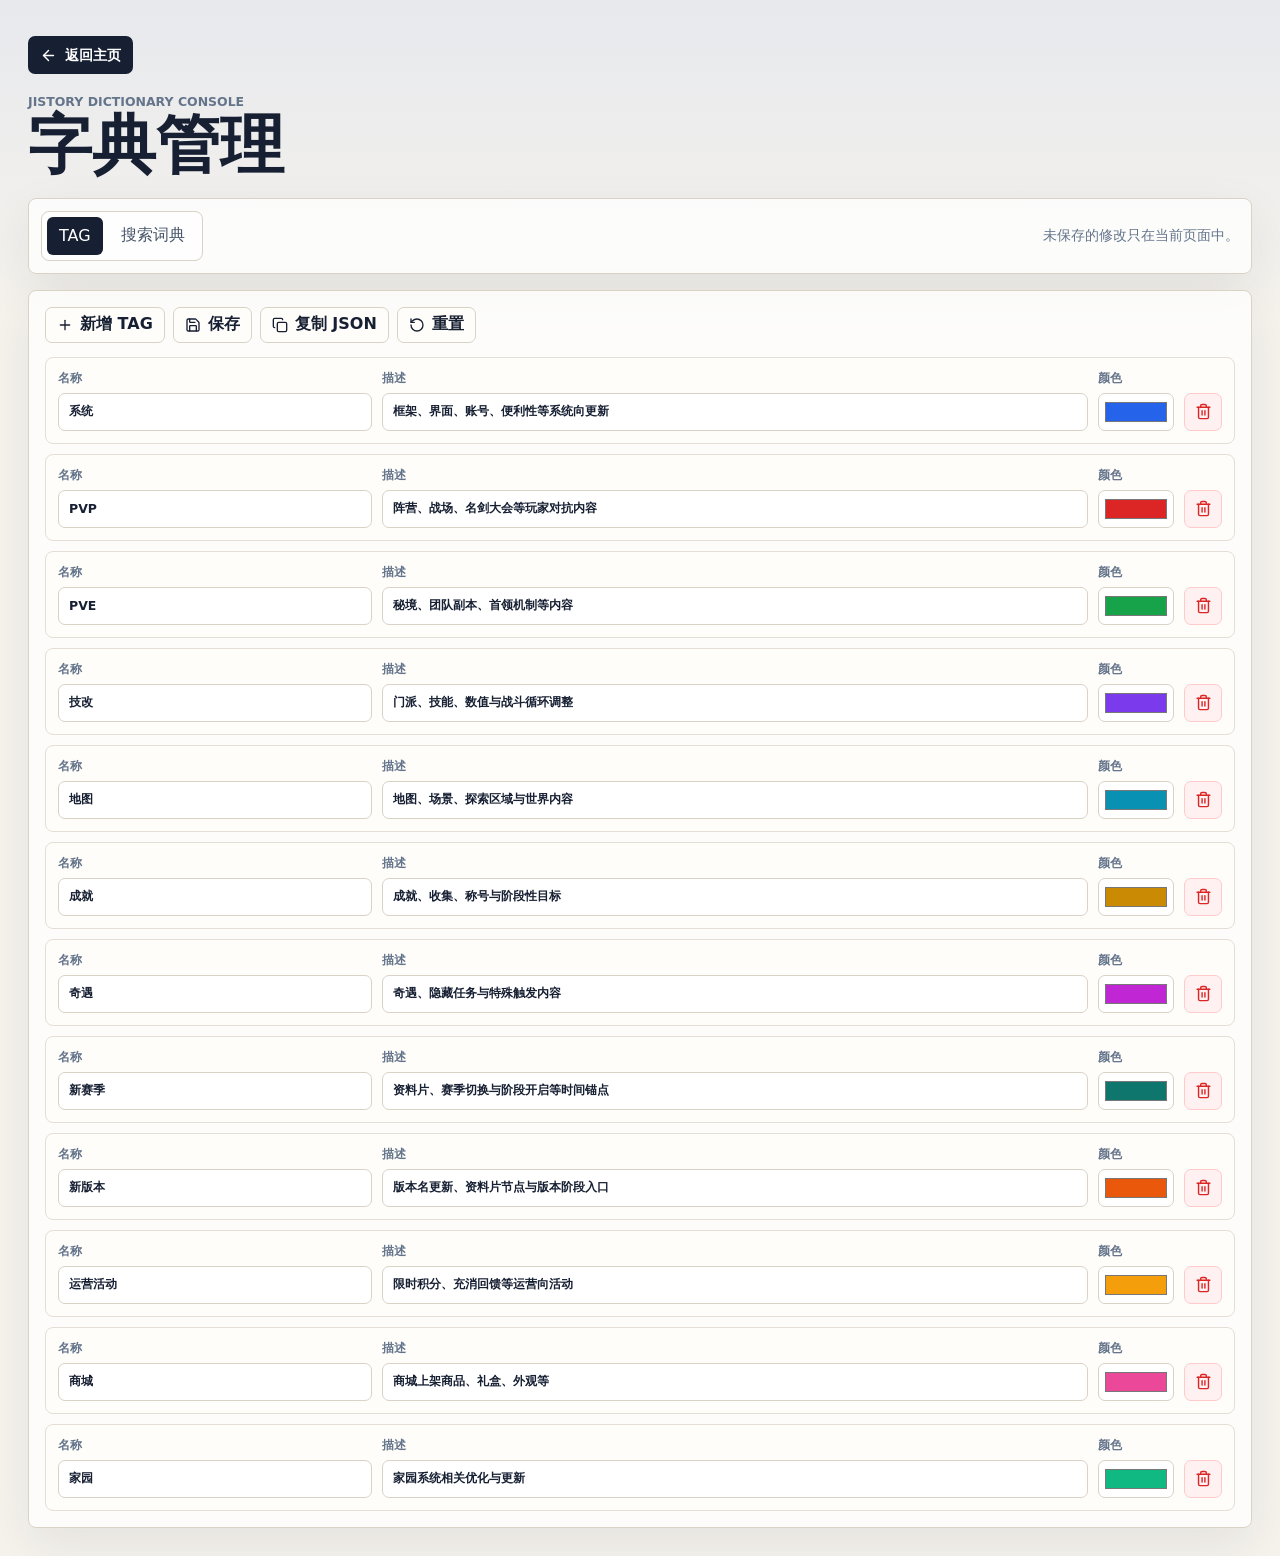
==== manage/index.html @ 1c9f122a "Deploy site" ====
<!DOCTYPE html><html lang="zh-CN"> <head><meta charset="utf-8"><meta name="viewport" content="width=device-width, initial-scale=1"><title>字典管理 - jistory</title><link rel="stylesheet" href="/_astro/global.Mgbu8Kcx.css"></head> <body> <style>astro-island,astro-slot,astro-static-slot{display:contents}</style><script>(()=>{var e=async t=>{await(await t())()};(self.Astro||(self.Astro={})).load=e;window.dispatchEvent(new Event("astro:load"));})();</script><script>(()=>{var g=Object.defineProperty;var w=(c,s,d)=>s in c?g(c,s,{enumerable:!0,configurable:!0,writable:!0,value:d}):c[s]=d;var l=(c,s,d)=>w(c,typeof s!="symbol"?s+"":s,d);var E=new Set(["__proto__","constructor","prototype"]);{let c={0:t=>y(t),1:t=>d(t),2:t=>new RegExp(t),3:t=>new Date(t),4:t=>new Map(d(t)),5:t=>new Set(d(t)),6:t=>BigInt(t),7:t=>new URL(t),8:t=>new Uint8Array(t),9:t=>new Uint16Array(t),10:t=>new Uint32Array(t),11:t=>Number.POSITIVE_INFINITY*t},s=t=>{let[p,e]=t;return p in c?c[p](e):void 0},d=t=>t.map(s),y=t=>typeof t!="object"||t===null?t:Object.fromEntries(Object.entries(t).map(([p,e])=>[p,s(e)]));class f extends HTMLElement{constructor(){super(...arguments);l(this,"Component");l(this,"hydrator");l(this,"hydrate",async()=>{var b;if(!this.hydrator||!this.isConnected)return;let e=(b=this.parentElement)==null?void 0:b.closest("astro-island[ssr]");if(e){e.addEventListener("astro:hydrate",this.hydrate,{once:!0});return}let n=this.querySelectorAll("astro-slot"),r={},i=this.querySelectorAll("template[data-astro-template]");for(let o of i){let a=o.closest(this.tagName);a!=null&&a.isSameNode(this)&&(r[o.getAttribute("data-astro-template")||"default"]=o.innerHTML,o.remove())}for(let o of n){let a=o.closest(this.tagName);a!=null&&a.isSameNode(this)&&(r[o.getAttribute("name")||"default"]=o.innerHTML)}let u;try{u=this.hasAttribute("props")?y(JSON.parse(this.getAttribute("props"))):{}}catch(o){let a=this.getAttribute("component-url")||"<unknown>",v=this.getAttribute("component-export");throw v&&(a+=` (export ${v})`),console.error(`[hydrate] Error parsing props for component ${a}`,this.getAttribute("props"),o),o}let h;await this.hydrator(this)(this.Component,u,r,{client:this.getAttribute("client")}),this.removeAttribute("ssr"),this.dispatchEvent(new CustomEvent("astro:hydrate"))});l(this,"unmount",()=>{this.isConnected||this.dispatchEvent(new CustomEvent("astro:unmount"))})}disconnectedCallback(){document.removeEventListener("astro:after-swap",this.unmount),document.addEventListener("astro:after-swap",this.unmount,{once:!0})}connectedCallback(){if(!this.hasAttribute("await-children")||document.readyState==="interactive"||document.readyState==="complete")this.childrenConnectedCallback();else{let e=()=>{document.removeEventListener("DOMContentLoaded",e),n.disconnect(),this.childrenConnectedCallback()},n=new MutationObserver(()=>{var r;((r=this.lastChild)==null?void 0:r.nodeType)===Node.COMMENT_NODE&&this.lastChild.nodeValue==="astro:end"&&(this.lastChild.remove(),e())});n.observe(this,{childList:!0}),document.addEventListener("DOMContentLoaded",e)}}async childrenConnectedCallback(){let e=this.getAttribute("before-hydration-url");e&&await import(e),this.start()}getRetryImportUrl(e){let n=new URL(e,document.baseURI),r=`astro-retry=${Date.now()}`,i=n.hash.replace(/^#/,"");return n.hash=i?`${i}&${r}`:r,n.toString()}async importWithRetry(e){try{return await import(e)}catch(n){return await new Promise(r=>setTimeout(r,1e3)),import(this.getRetryImportUrl(e))}}handleHydrationError(e){let n=this.getAttribute("component-url"),r=new CustomEvent("astro:hydration-error",{cancelable:!0,bubbles:!0,composed:!0,detail:{error:e,componentUrl:n}});this.dispatchEvent(r)&&console.error(`[astro-island] Error hydrating ${n}`,e)}async start(){let e=JSON.parse(this.getAttribute("opts")),n=this.getAttribute("client");if(Astro[n]===void 0){window.addEventListener(`astro:${n}`,()=>this.start(),{once:!0});return}try{await Astro[n](async()=>{let r=this.getAttribute("renderer-url");try{let[i,{default:u}]=await Promise.all([this.importWithRetry(this.getAttribute("component-url")),r?this.importWithRetry(r):Promise.resolve({default:()=>()=>{}})]),h=this.getAttribute("component-export")||"default";if(h.includes(".")){this.Component=i;for(let m of h.split(".")){if(E.has(m)||!this.Component||typeof this.Component!="object"&&typeof this.Component!="function"||!Object.hasOwn(this.Component,m))throw new Error(`Invalid component export path: ${h}`);this.Component=this.Component[m]}}else{if(E.has(h))throw new Error(`Invalid component export path: ${h}`);this.Component=i[h]}return this.hydrator=u,this.hydrate}catch(i){return this.handleHydrationError(i),()=>{}}},e,this)}catch(r){this.handleHydrationError(r)}}attributeChangedCallback(){this.hydrate()}}l(f,"observedAttributes",["props"]),customElements.get("astro-island")||customElements.define("astro-island",f)}})();</script><astro-island uid="Z1Xz6Nj" prefix="r1" component-url="/_astro/DictionaryManager.B8Ciou1i.js" component-export="default" renderer-url="/_astro/client.DTojXMD-.js" props="{}" ssr client="load" opts="{&quot;name&quot;:&quot;DictionaryManager&quot;,&quot;value&quot;:true}" await-children><main class="manager-shell"><header class="manager-header"><a href="/" class="back-link"><svg xmlns="http://www.w3.org/2000/svg" width="17" height="17" viewBox="0 0 24 24" fill="none" stroke="currentColor" stroke-width="2" stroke-linecap="round" stroke-linejoin="round" class="lucide lucide-arrow-left" aria-hidden="true"><path d="m12 19-7-7 7-7"></path><path d="M19 12H5"></path></svg>返回主页</a><div><p class="eyebrow">jistory dictionary console</p><h1>字典管理</h1></div></header><section class="manager-toolbar"><div class="mode-switch" aria-label="管理类型"><button class="active" type="button">TAG</button><button class="" type="button">搜索词典</button></div><span>未保存的修改只在当前页面中。</span></section><section class="dictionary-panel"><div class="dictionary-actions"><button type="button"><svg xmlns="http://www.w3.org/2000/svg" width="16" height="16" viewBox="0 0 24 24" fill="none" stroke="currentColor" stroke-width="2" stroke-linecap="round" stroke-linejoin="round" class="lucide lucide-plus" aria-hidden="true"><path d="M5 12h14"></path><path d="M12 5v14"></path></svg>新增 TAG</button><button type="button"><svg xmlns="http://www.w3.org/2000/svg" width="16" height="16" viewBox="0 0 24 24" fill="none" stroke="currentColor" stroke-width="2" stroke-linecap="round" stroke-linejoin="round" class="lucide lucide-save" aria-hidden="true"><path d="M15.2 3a2 2 0 0 1 1.4.6l3.8 3.8a2 2 0 0 1 .6 1.4V19a2 2 0 0 1-2 2H5a2 2 0 0 1-2-2V5a2 2 0 0 1 2-2z"></path><path d="M17 21v-7a1 1 0 0 0-1-1H8a1 1 0 0 0-1 1v7"></path><path d="M7 3v4a1 1 0 0 0 1 1h7"></path></svg>保存</button><button type="button"><svg xmlns="http://www.w3.org/2000/svg" width="16" height="16" viewBox="0 0 24 24" fill="none" stroke="currentColor" stroke-width="2" stroke-linecap="round" stroke-linejoin="round" class="lucide lucide-copy" aria-hidden="true"><rect width="14" height="14" x="8" y="8" rx="2" ry="2"></rect><path d="M4 16c-1.1 0-2-.9-2-2V4c0-1.1.9-2 2-2h10c1.1 0 2 .9 2 2"></path></svg>复制 JSON</button><button type="button"><svg xmlns="http://www.w3.org/2000/svg" width="16" height="16" viewBox="0 0 24 24" fill="none" stroke="currentColor" stroke-width="2" stroke-linecap="round" stroke-linejoin="round" class="lucide lucide-rotate-ccw" aria-hidden="true"><path d="M3 12a9 9 0 1 0 9-9 9.75 9.75 0 0 0-6.74 2.74L3 8"></path><path d="M3 3v5h5"></path></svg>重置</button></div><div class="tag-editor-list"><div class="tag-editor-row"><label>名称<input value="系统"/></label><label>描述<input value="框架、界面、账号、便利性等系统向更新"/></label><label>颜色<input type="color" value="#2563eb"/></label><button class="icon-danger" type="button" title="删除"><svg xmlns="http://www.w3.org/2000/svg" width="17" height="17" viewBox="0 0 24 24" fill="none" stroke="currentColor" stroke-width="2" stroke-linecap="round" stroke-linejoin="round" class="lucide lucide-trash2 lucide-trash-2" aria-hidden="true"><path d="M10 11v6"></path><path d="M14 11v6"></path><path d="M19 6v14a2 2 0 0 1-2 2H7a2 2 0 0 1-2-2V6"></path><path d="M3 6h18"></path><path d="M8 6V4a2 2 0 0 1 2-2h4a2 2 0 0 1 2 2v2"></path></svg></button></div><div class="tag-editor-row"><label>名称<input value="PVP"/></label><label>描述<input value="阵营、战场、名剑大会等玩家对抗内容"/></label><label>颜色<input type="color" value="#dc2626"/></label><button class="icon-danger" type="button" title="删除"><svg xmlns="http://www.w3.org/2000/svg" width="17" height="17" viewBox="0 0 24 24" fill="none" stroke="currentColor" stroke-width="2" stroke-linecap="round" stroke-linejoin="round" class="lucide lucide-trash2 lucide-trash-2" aria-hidden="true"><path d="M10 11v6"></path><path d="M14 11v6"></path><path d="M19 6v14a2 2 0 0 1-2 2H7a2 2 0 0 1-2-2V6"></path><path d="M3 6h18"></path><path d="M8 6V4a2 2 0 0 1 2-2h4a2 2 0 0 1 2 2v2"></path></svg></button></div><div class="tag-editor-row"><label>名称<input value="PVE"/></label><label>描述<input value="秘境、团队副本、首领机制等内容"/></label><label>颜色<input type="color" value="#16a34a"/></label><button class="icon-danger" type="button" title="删除"><svg xmlns="http://www.w3.org/2000/svg" width="17" height="17" viewBox="0 0 24 24" fill="none" stroke="currentColor" stroke-width="2" stroke-linecap="round" stroke-linejoin="round" class="lucide lucide-trash2 lucide-trash-2" aria-hidden="true"><path d="M10 11v6"></path><path d="M14 11v6"></path><path d="M19 6v14a2 2 0 0 1-2 2H7a2 2 0 0 1-2-2V6"></path><path d="M3 6h18"></path><path d="M8 6V4a2 2 0 0 1 2-2h4a2 2 0 0 1 2 2v2"></path></svg></button></div><div class="tag-editor-row"><label>名称<input value="技改"/></label><label>描述<input value="门派、技能、数值与战斗循环调整"/></label><label>颜色<input type="color" value="#7c3aed"/></label><button class="icon-danger" type="button" title="删除"><svg xmlns="http://www.w3.org/2000/svg" width="17" height="17" viewBox="0 0 24 24" fill="none" stroke="currentColor" stroke-width="2" stroke-linecap="round" stroke-linejoin="round" class="lucide lucide-trash2 lucide-trash-2" aria-hidden="true"><path d="M10 11v6"></path><path d="M14 11v6"></path><path d="M19 6v14a2 2 0 0 1-2 2H7a2 2 0 0 1-2-2V6"></path><path d="M3 6h18"></path><path d="M8 6V4a2 2 0 0 1 2-2h4a2 2 0 0 1 2 2v2"></path></svg></button></div><div class="tag-editor-row"><label>名称<input value="地图"/></label><label>描述<input value="地图、场景、探索区域与世界内容"/></label><label>颜色<input type="color" value="#0891b2"/></label><button class="icon-danger" type="button" title="删除"><svg xmlns="http://www.w3.org/2000/svg" width="17" height="17" viewBox="0 0 24 24" fill="none" stroke="currentColor" stroke-width="2" stroke-linecap="round" stroke-linejoin="round" class="lucide lucide-trash2 lucide-trash-2" aria-hidden="true"><path d="M10 11v6"></path><path d="M14 11v6"></path><path d="M19 6v14a2 2 0 0 1-2 2H7a2 2 0 0 1-2-2V6"></path><path d="M3 6h18"></path><path d="M8 6V4a2 2 0 0 1 2-2h4a2 2 0 0 1 2 2v2"></path></svg></button></div><div class="tag-editor-row"><label>名称<input value="成就"/></label><label>描述<input value="成就、收集、称号与阶段性目标"/></label><label>颜色<input type="color" value="#ca8a04"/></label><button class="icon-danger" type="button" title="删除"><svg xmlns="http://www.w3.org/2000/svg" width="17" height="17" viewBox="0 0 24 24" fill="none" stroke="currentColor" stroke-width="2" stroke-linecap="round" stroke-linejoin="round" class="lucide lucide-trash2 lucide-trash-2" aria-hidden="true"><path d="M10 11v6"></path><path d="M14 11v6"></path><path d="M19 6v14a2 2 0 0 1-2 2H7a2 2 0 0 1-2-2V6"></path><path d="M3 6h18"></path><path d="M8 6V4a2 2 0 0 1 2-2h4a2 2 0 0 1 2 2v2"></path></svg></button></div><div class="tag-editor-row"><label>名称<input value="奇遇"/></label><label>描述<input value="奇遇、隐藏任务与特殊触发内容"/></label><label>颜色<input type="color" value="#c026d3"/></label><button class="icon-danger" type="button" title="删除"><svg xmlns="http://www.w3.org/2000/svg" width="17" height="17" viewBox="0 0 24 24" fill="none" stroke="currentColor" stroke-width="2" stroke-linecap="round" stroke-linejoin="round" class="lucide lucide-trash2 lucide-trash-2" aria-hidden="true"><path d="M10 11v6"></path><path d="M14 11v6"></path><path d="M19 6v14a2 2 0 0 1-2 2H7a2 2 0 0 1-2-2V6"></path><path d="M3 6h18"></path><path d="M8 6V4a2 2 0 0 1 2-2h4a2 2 0 0 1 2 2v2"></path></svg></button></div><div class="tag-editor-row"><label>名称<input value="新赛季"/></label><label>描述<input value="资料片、赛季切换与阶段开启等时间锚点"/></label><label>颜色<input type="color" value="#0f766e"/></label><button class="icon-danger" type="button" title="删除"><svg xmlns="http://www.w3.org/2000/svg" width="17" height="17" viewBox="0 0 24 24" fill="none" stroke="currentColor" stroke-width="2" stroke-linecap="round" stroke-linejoin="round" class="lucide lucide-trash2 lucide-trash-2" aria-hidden="true"><path d="M10 11v6"></path><path d="M14 11v6"></path><path d="M19 6v14a2 2 0 0 1-2 2H7a2 2 0 0 1-2-2V6"></path><path d="M3 6h18"></path><path d="M8 6V4a2 2 0 0 1 2-2h4a2 2 0 0 1 2 2v2"></path></svg></button></div><div class="tag-editor-row"><label>名称<input value="新版本"/></label><label>描述<input value="版本名更新、资料片节点与版本阶段入口"/></label><label>颜色<input type="color" value="#ea580c"/></label><button class="icon-danger" type="button" title="删除"><svg xmlns="http://www.w3.org/2000/svg" width="17" height="17" viewBox="0 0 24 24" fill="none" stroke="currentColor" stroke-width="2" stroke-linecap="round" stroke-linejoin="round" class="lucide lucide-trash2 lucide-trash-2" aria-hidden="true"><path d="M10 11v6"></path><path d="M14 11v6"></path><path d="M19 6v14a2 2 0 0 1-2 2H7a2 2 0 0 1-2-2V6"></path><path d="M3 6h18"></path><path d="M8 6V4a2 2 0 0 1 2-2h4a2 2 0 0 1 2 2v2"></path></svg></button></div><div class="tag-editor-row"><label>名称<input value="运营活动"/></label><label>描述<input value="限时积分、充消回馈等运营向活动"/></label><label>颜色<input type="color" value="#f59e0b"/></label><button class="icon-danger" type="button" title="删除"><svg xmlns="http://www.w3.org/2000/svg" width="17" height="17" viewBox="0 0 24 24" fill="none" stroke="currentColor" stroke-width="2" stroke-linecap="round" stroke-linejoin="round" class="lucide lucide-trash2 lucide-trash-2" aria-hidden="true"><path d="M10 11v6"></path><path d="M14 11v6"></path><path d="M19 6v14a2 2 0 0 1-2 2H7a2 2 0 0 1-2-2V6"></path><path d="M3 6h18"></path><path d="M8 6V4a2 2 0 0 1 2-2h4a2 2 0 0 1 2 2v2"></path></svg></button></div><div class="tag-editor-row"><label>名称<input value="商城"/></label><label>描述<input value="商城上架商品、礼盒、外观等"/></label><label>颜色<input type="color" value="#ec4899"/></label><button class="icon-danger" type="button" title="删除"><svg xmlns="http://www.w3.org/2000/svg" width="17" height="17" viewBox="0 0 24 24" fill="none" stroke="currentColor" stroke-width="2" stroke-linecap="round" stroke-linejoin="round" class="lucide lucide-trash2 lucide-trash-2" aria-hidden="true"><path d="M10 11v6"></path><path d="M14 11v6"></path><path d="M19 6v14a2 2 0 0 1-2 2H7a2 2 0 0 1-2-2V6"></path><path d="M3 6h18"></path><path d="M8 6V4a2 2 0 0 1 2-2h4a2 2 0 0 1 2 2v2"></path></svg></button></div><div class="tag-editor-row"><label>名称<input value="家园"/></label><label>描述<input value="家园系统相关优化与更新"/></label><label>颜色<input type="color" value="#10b981"/></label><button class="icon-danger" type="button" title="删除"><svg xmlns="http://www.w3.org/2000/svg" width="17" height="17" viewBox="0 0 24 24" fill="none" stroke="currentColor" stroke-width="2" stroke-linecap="round" stroke-linejoin="round" class="lucide lucide-trash2 lucide-trash-2" aria-hidden="true"><path d="M10 11v6"></path><path d="M14 11v6"></path><path d="M19 6v14a2 2 0 0 1-2 2H7a2 2 0 0 1-2-2V6"></path><path d="M3 6h18"></path><path d="M8 6V4a2 2 0 0 1 2-2h4a2 2 0 0 1 2 2v2"></path></svg></button></div></div></section></main><!--astro:end--></astro-island> </body></html>
---- _astro/global.Mgbu8Kcx.css ----
:root{color-scheme:light;font-family:Inter,ui-sans-serif,system-ui,-apple-system,BlinkMacSystemFont,Segoe UI,sans-serif;background:#f6f3ed;color:#172033}*{box-sizing:border-box}body{margin:0;min-width:320px;background:linear-gradient(180deg,rgba(37,99,235,.07),transparent 320px),#f6f3ed}button,input{font:inherit}button{cursor:pointer}.app-shell{width:min(1440px,100%);min-height:100vh;margin:0 auto;padding:28px}.masthead{display:flex;align-items:end;justify-content:space-between;gap:24px;padding:8px 0 24px}.eyebrow{margin:0 0 6px;color:#64748b;font-size:.78rem;font-weight:700;letter-spacing:0;text-transform:uppercase}h1,h2,p{margin-top:0}h1{margin-bottom:0;font-size:clamp(2.4rem,5vw,4.8rem);line-height:.95}.mode-switch{display:flex;gap:6px;padding:5px;border:1px solid #d9d2c5;border-radius:8px;background:#ffffffbf}.mode-switch button,.year-button{display:inline-flex;align-items:center;gap:8px;min-height:38px;border:0;border-radius:6px;padding:0 12px;background:transparent;color:#475569}.mode-switch button.active,.year-button.active{background:#172033;color:#fff}.workspace{display:grid;grid-template-columns:280px minmax(420px,1fr) 380px;gap:18px;align-items:start}.workspace.detail-expanded{grid-template-columns:280px minmax(0,1fr)}.workspace.detail-expanded .content-panel{display:none}.control-panel,.content-panel,.detail-panel{border:1px solid #d9d2c5;border-radius:8px;background:#ffffffc7;box-shadow:0 18px 50px #17203314}.control-panel{position:sticky;display:flex;flex-direction:column;top:18px;padding:16px}.search-box{display:flex;align-items:center;gap:10px;min-height:44px;border:1px solid #d9d2c5;border-radius:7px;padding:0 12px;background:#fff;color:#64748b}.search-box input{width:100%;min-width:0;border:0;outline:0;color:#172033}.filter-block{margin-top:18px}.block-title{display:flex;align-items:center;gap:8px;margin-bottom:10px;color:#475569;font-size:.85rem;font-weight:800}.tag-grid,.year-row{display:flex;flex-wrap:wrap;gap:8px}.tag-chip{min-height:34px;border:1px solid color-mix(in srgb,var(--tag-color),#ffffff 62%);border-radius:999px;padding:0 12px;background:color-mix(in srgb,var(--tag-color),#ffffff 88%);color:#172033}.tag-chip.active{background:var(--tag-color);color:#fff}.stats{display:flex;justify-content:space-between;gap:8px;margin-top:22px;color:#64748b;font-size:.84rem}.manage-link,.back-link{display:inline-flex;align-items:center;justify-content:center;gap:8px;min-height:38px;border-radius:7px;background:#172033;color:#fff;font-size:.9rem;font-weight:800;text-decoration:none}.manage-link{margin-top:14px}.back-link{width:fit-content;padding:0 12px}.alias-hint{margin-top:16px;border-top:1px solid #e4ded4;padding-top:14px}.alias-hint span{display:block;margin-bottom:8px;color:#64748b;font-size:.82rem;font-weight:800}.alias-hint div{display:flex;flex-wrap:wrap;gap:7px}.alias-hint b{border-radius:999px;padding:4px 8px;background:#eef2ff;color:#3730a3;font-size:.76rem}.content-panel{min-height:640px;padding:18px}.section-heading{display:flex;align-items:baseline;justify-content:space-between;gap:16px;margin-bottom:16px}.section-heading h2{margin-bottom:0;font-size:1.15rem}.section-heading p{margin-bottom:0;color:#64748b;font-size:.9rem}.event-list{display:grid;gap:10px}.event-row{display:grid;grid-template-columns:88px 1fr 18px;align-items:center;gap:12px;width:100%;min-height:78px;border:1px solid #e4ded4;border-radius:8px;padding:12px;background:#fffdfa;color:#172033;text-align:left}.event-row.active{border-color:#2563eb;box-shadow:inset 3px 0 #2563eb}.event-date{color:#64748b;font-size:.82rem;font-weight:700}.event-main{min-width:0}.event-main strong,.event-main small{display:block}.event-main small{margin-top:5px;overflow:hidden;color:#64748b;text-overflow:ellipsis;white-space:nowrap}.pagination{display:flex;align-items:center;justify-content:center;gap:10px;padding-top:8px}.pagination button{min-height:36px;border:1px solid #d9d2c5;border-radius:7px;padding:0 12px;background:#fffdfa;color:#172033;font-weight:800}.pagination button:disabled{cursor:default;opacity:.45}.pagination span{min-width:64px;color:#64748b;font-size:.88rem;font-weight:800;text-align:center}.week-grid{display:grid;grid-template-columns:repeat(8,minmax(0,1fr));gap:8px}.week-cell{position:relative;display:grid;gap:4px;min-height:78px;border:1px solid #e4ded4;border-radius:7px;padding:10px;background:#f4efe7;color:#94a3b8;text-align:left}.week-cell.has-events{background:#fffdfa;color:#172033}.week-cell.active{border-color:#2563eb;box-shadow:inset 0 0 0 2px #2563eb}.week-cell:disabled{cursor:default}.week-cell span{font-weight:800}.week-cell small{font-size:.72rem}.week-cell b{position:absolute;right:8px;bottom:7px;display:grid;width:24px;height:24px;place-items:center;border-radius:999px;background:#2563eb;color:#fff;font-size:.78rem}.detail-panel{position:sticky;top:18px;min-height:640px;padding:22px}.detail-panel.expanded{grid-column:2;width:100%}.detail-topbar{display:flex;align-items:start;justify-content:space-between;gap:16px}.detail-close{display:grid;width:38px;height:38px;flex:0 0 auto;place-items:center;border:1px solid #d9d2c5;border-radius:7px;background:#fffdfa;color:#172033}.detail-kicker{display:inline-flex;margin-bottom:14px;border-radius:999px;padding:6px 10px;background:#172033;color:#fff;font-size:.82rem;font-weight:800}.detail-panel h2{margin-bottom:10px;font-size:1.6rem}.detail-summary{color:#475569;font-size:1rem;line-height:1.7}.detail-meta{display:grid;gap:6px;margin:18px 0;color:#64748b;font-size:.84rem}.detail-tags{display:flex;flex-wrap:wrap;gap:8px;margin-bottom:18px}.detail-tags span{border-radius:999px;padding:5px 9px;background:color-mix(in srgb,var(--tag-color),#ffffff 82%);color:color-mix(in srgb,var(--tag-color),#172033 25%);font-size:.82rem;font-weight:800}.detail-content{color:#29364d;line-height:1.85;white-space:pre-line}.search-highlight{border-radius:3px;padding:0 2px;background:#fde68a;color:inherit}.week-detail-panel h2{font-size:1.35rem}.week-event-list{display:grid;gap:10px;margin-top:18px}.week-event-card{display:grid;gap:6px;width:100%;border:1px solid #e4ded4;border-radius:8px;padding:12px;background:#fffdfa;color:#172033;text-align:left}.week-event-card:hover{border-color:#2563eb}.week-event-card span{color:#64748b;font-size:.78rem;font-weight:800}.week-event-card strong{font-size:.98rem}.week-event-card small{color:#64748b;line-height:1.5}.week-event-card div{display:flex;flex-wrap:wrap;gap:6px;margin-top:4px}.week-event-card b{border-radius:999px;padding:4px 8px;background:color-mix(in srgb,var(--tag-color),#ffffff 82%);color:color-mix(in srgb,var(--tag-color),#172033 25%);font-size:.75rem}.relations{display:grid;gap:8px;margin-top:20px;border-top:1px solid #e4ded4;padding-top:16px;color:#475569;font-size:.88rem}.relation-link{display:grid;grid-template-columns:auto 1fr auto;align-items:center;gap:8px;min-height:40px;border:1px solid #e4ded4;border-radius:7px;padding:8px 10px;background:#fffdfa;color:#172033;text-align:left}.relation-link:disabled{cursor:default;opacity:.55}.relation-link span{color:#64748b;font-size:.78rem;font-weight:800}.relation-link strong{overflow:hidden;text-overflow:ellipsis;white-space:nowrap}.source{display:grid;gap:10px;margin-top:18px;color:#64748b;font-size:.86rem}.source a{display:inline-flex;align-items:center;justify-content:center;gap:7px;width:fit-content;min-height:34px;border-radius:7px;padding:0 10px;background:#172033;color:#fff;text-decoration:none}.empty-state{display:grid;min-height:220px;place-items:center;color:#64748b}.manager-shell{width:min(1280px,100%);min-height:100vh;margin:0 auto;padding:28px}.manager-header{display:grid;gap:20px;padding:8px 0 22px}.manager-toolbar,.dictionary-panel{border:1px solid #d9d2c5;border-radius:8px;background:#ffffffc7;box-shadow:0 18px 50px #17203314}.manager-toolbar{display:flex;align-items:center;justify-content:space-between;gap:16px;margin-bottom:16px;padding:12px}.manager-toolbar>span{color:#64748b;font-size:.9rem}.dictionary-panel{padding:16px}.dictionary-actions{display:flex;flex-wrap:wrap;gap:8px;margin-bottom:14px}.dictionary-actions button{display:inline-flex;align-items:center;gap:7px;min-height:36px;border:1px solid #d9d2c5;border-radius:7px;padding:0 11px;background:#fffdfa;color:#172033;font-weight:800}.tag-editor-list,.alias-editor-list{display:grid;gap:10px}.tag-editor-row,.alias-editor-row{display:grid;align-items:end;gap:10px;border:1px solid #e4ded4;border-radius:8px;padding:12px;background:#fffdfa}.tag-editor-row{grid-template-columns:minmax(140px,.8fr) minmax(260px,1.8fr) 76px 38px}.alias-editor-row{grid-template-columns:minmax(180px,.8fr) minmax(360px,1.8fr) 38px}.tag-editor-row label,.alias-editor-row label{display:grid;gap:6px;min-width:0;color:#64748b;font-size:.78rem;font-weight:800}.tag-editor-row input,.alias-editor-row input{width:100%;min-width:0;min-height:38px;border:1px solid #d9d2c5;border-radius:7px;padding:0 10px;background:#fff;color:#172033}.tag-editor-row input[type=color]{padding:4px}.icon-danger{display:grid;width:38px;height:38px;place-items:center;border:1px solid #fecaca;border-radius:7px;background:#fff1f2;color:#dc2626}@media(max-width:1180px){.workspace,.workspace.detail-expanded{grid-template-columns:250px 1fr}.detail-panel{grid-column:1 / -1;position:static;min-height:auto}.detail-panel.expanded{grid-column:1 / -1}}@media(max-width:780px){.app-shell{padding:18px}.masthead,.section-heading{align-items:stretch;flex-direction:column}.workspace,.workspace.detail-expanded{grid-template-columns:1fr}.control-panel{position:static}.week-grid{grid-template-columns:repeat(2,minmax(0,1fr))}.event-row{grid-template-columns:1fr 18px}.event-date{grid-column:1 / -1}.manager-shell{padding:18px}.manager-toolbar{align-items:stretch;flex-direction:column}.tag-editor-row,.alias-editor-row{grid-template-columns:1fr}.icon-danger{width:100%}}
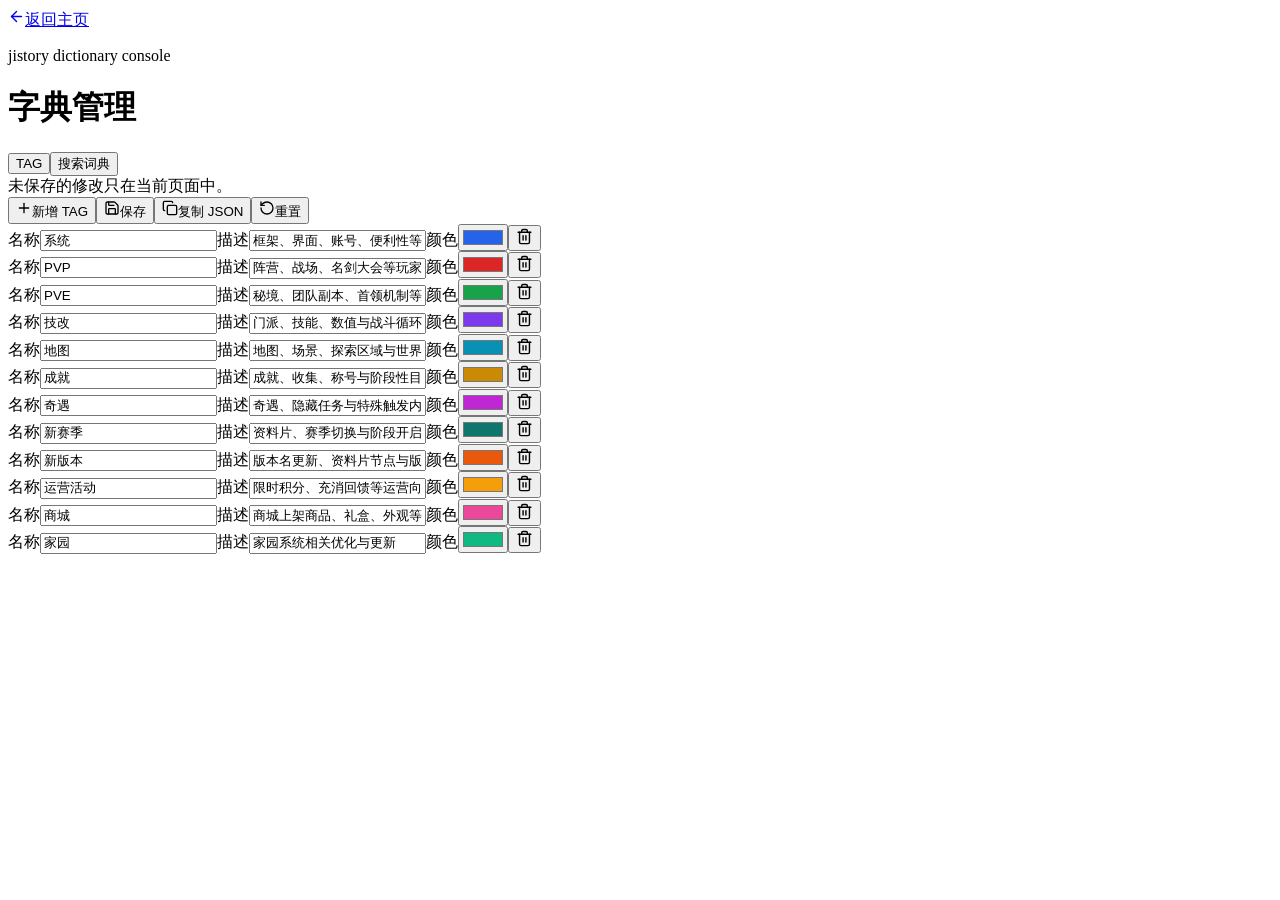
==== commit ec09e238: "Fix asset paths" ====
--- a/manage/index.html
+++ b/manage/index.html
@@ -1 +1 @@
-<!DOCTYPE html><html lang="zh-CN"> <head><meta charset="utf-8"><meta name="viewport" content="width=device-width, initial-scale=1"><title>字典管理 - jistory</title><link rel="stylesheet" href="/_astro/global.Mgbu8Kcx.css"></head> <body> <style>astro-island,astro-slot,astro-static-slot{display:contents}</style><script>(()=>{var e=async t=>{await(await t())()};(self.Astro||(self.Astro={})).load=e;window.dispatchEvent(new Event("astro:load"));})();</script><script>(()=>{var g=Object.defineProperty;var w=(c,s,d)=>s in c?g(c,s,{enumerable:!0,configurable:!0,writable:!0,value:d}):c[s]=d;var l=(c,s,d)=>w(c,typeof s!="symbol"?s+"":s,d);var E=new Set(["__proto__","constructor","prototype"]);{let c={0:t=>y(t),1:t=>d(t),2:t=>new RegExp(t),3:t=>new Date(t),4:t=>new Map(d(t)),5:t=>new Set(d(t)),6:t=>BigInt(t),7:t=>new URL(t),8:t=>new Uint8Array(t),9:t=>new Uint16Array(t),10:t=>new Uint32Array(t),11:t=>Number.POSITIVE_INFINITY*t},s=t=>{let[p,e]=t;return p in c?c[p](e):void 0},d=t=>t.map(s),y=t=>typeof t!="object"||t===null?t:Object.fromEntries(Object.entries(t).map(([p,e])=>[p,s(e)]));class f extends HTMLElement{constructor(){super(...arguments);l(this,"Component");l(this,"hydrator");l(this,"hydrate",async()=>{var b;if(!this.hydrator||!this.isConnected)return;let e=(b=this.parentElement)==null?void 0:b.closest("astro-island[ssr]");if(e){e.addEventListener("astro:hydrate",this.hydrate,{once:!0});return}let n=this.querySelectorAll("astro-slot"),r={},i=this.querySelectorAll("template[data-astro-template]");for(let o of i){let a=o.closest(this.tagName);a!=null&&a.isSameNode(this)&&(r[o.getAttribute("data-astro-template")||"default"]=o.innerHTML,o.remove())}for(let o of n){let a=o.closest(this.tagName);a!=null&&a.isSameNode(this)&&(r[o.getAttribute("name")||"default"]=o.innerHTML)}let u;try{u=this.hasAttribute("props")?y(JSON.parse(this.getAttribute("props"))):{}}catch(o){let a=this.getAttribute("component-url")||"<unknown>",v=this.getAttribute("component-export");throw v&&(a+=` (export ${v})`),console.error(`[hydrate] Error parsing props for component ${a}`,this.getAttribute("props"),o),o}let h;await this.hydrator(this)(this.Component,u,r,{client:this.getAttribute("client")}),this.removeAttribute("ssr"),this.dispatchEvent(new CustomEvent("astro:hydrate"))});l(this,"unmount",()=>{this.isConnected||this.dispatchEvent(new CustomEvent("astro:unmount"))})}disconnectedCallback(){document.removeEventListener("astro:after-swap",this.unmount),document.addEventListener("astro:after-swap",this.unmount,{once:!0})}connectedCallback(){if(!this.hasAttribute("await-children")||document.readyState==="interactive"||document.readyState==="complete")this.childrenConnectedCallback();else{let e=()=>{document.removeEventListener("DOMContentLoaded",e),n.disconnect(),this.childrenConnectedCallback()},n=new MutationObserver(()=>{var r;((r=this.lastChild)==null?void 0:r.nodeType)===Node.COMMENT_NODE&&this.lastChild.nodeValue==="astro:end"&&(this.lastChild.remove(),e())});n.observe(this,{childList:!0}),document.addEventListener("DOMContentLoaded",e)}}async childrenConnectedCallback(){let e=this.getAttribute("before-hydration-url");e&&await import(e),this.start()}getRetryImportUrl(e){let n=new URL(e,document.baseURI),r=`astro-retry=${Date.now()}`,i=n.hash.replace(/^#/,"");return n.hash=i?`${i}&${r}`:r,n.toString()}async importWithRetry(e){try{return await import(e)}catch(n){return await new Promise(r=>setTimeout(r,1e3)),import(this.getRetryImportUrl(e))}}handleHydrationError(e){let n=this.getAttribute("component-url"),r=new CustomEvent("astro:hydration-error",{cancelable:!0,bubbles:!0,composed:!0,detail:{error:e,componentUrl:n}});this.dispatchEvent(r)&&console.error(`[astro-island] Error hydrating ${n}`,e)}async start(){let e=JSON.parse(this.getAttribute("opts")),n=this.getAttribute("client");if(Astro[n]===void 0){window.addEventListener(`astro:${n}`,()=>this.start(),{once:!0});return}try{await Astro[n](async()=>{let r=this.getAttribute("renderer-url");try{let[i,{default:u}]=await Promise.all([this.importWithRetry(this.getAttribute("component-url")),r?this.importWithRetry(r):Promise.resolve({default:()=>()=>{}})]),h=this.getAttribute("component-export")||"default";if(h.includes(".")){this.Component=i;for(let m of h.split(".")){if(E.has(m)||!this.Component||typeof this.Component!="object"&&typeof this.Component!="function"||!Object.hasOwn(this.Component,m))throw new Error(`Invalid component export path: ${h}`);this.Component=this.Component[m]}}else{if(E.has(h))throw new Error(`Invalid component export path: ${h}`);this.Component=i[h]}return this.hydrator=u,this.hydrate}catch(i){return this.handleHydrationError(i),()=>{}}},e,this)}catch(r){this.handleHydrationError(r)}}attributeChangedCallback(){this.hydrate()}}l(f,"observedAttributes",["props"]),customElements.get("astro-island")||customElements.define("astro-island",f)}})();</script><astro-island uid="Z1Xz6Nj" prefix="r1" component-url="/_astro/DictionaryManager.B8Ciou1i.js" component-export="default" renderer-url="/_astro/client.DTojXMD-.js" props="{}" ssr client="load" opts="{&quot;name&quot;:&quot;DictionaryManager&quot;,&quot;value&quot;:true}" await-children><main class="manager-shell"><header class="manager-header"><a href="/" class="back-link"><svg xmlns="http://www.w3.org/2000/svg" width="17" height="17" viewBox="0 0 24 24" fill="none" stroke="currentColor" stroke-width="2" stroke-linecap="round" stroke-linejoin="round" class="lucide lucide-arrow-left" aria-hidden="true"><path d="m12 19-7-7 7-7"></path><path d="M19 12H5"></path></svg>返回主页</a><div><p class="eyebrow">jistory dictionary console</p><h1>字典管理</h1></div></header><section class="manager-toolbar"><div class="mode-switch" aria-label="管理类型"><button class="active" type="button">TAG</button><button class="" type="button">搜索词典</button></div><span>未保存的修改只在当前页面中。</span></section><section class="dictionary-panel"><div class="dictionary-actions"><button type="button"><svg xmlns="http://www.w3.org/2000/svg" width="16" height="16" viewBox="0 0 24 24" fill="none" stroke="currentColor" stroke-width="2" stroke-linecap="round" stroke-linejoin="round" class="lucide lucide-plus" aria-hidden="true"><path d="M5 12h14"></path><path d="M12 5v14"></path></svg>新增 TAG</button><button type="button"><svg xmlns="http://www.w3.org/2000/svg" width="16" height="16" viewBox="0 0 24 24" fill="none" stroke="currentColor" stroke-width="2" stroke-linecap="round" stroke-linejoin="round" class="lucide lucide-save" aria-hidden="true"><path d="M15.2 3a2 2 0 0 1 1.4.6l3.8 3.8a2 2 0 0 1 .6 1.4V19a2 2 0 0 1-2 2H5a2 2 0 0 1-2-2V5a2 2 0 0 1 2-2z"></path><path d="M17 21v-7a1 1 0 0 0-1-1H8a1 1 0 0 0-1 1v7"></path><path d="M7 3v4a1 1 0 0 0 1 1h7"></path></svg>保存</button><button type="button"><svg xmlns="http://www.w3.org/2000/svg" width="16" height="16" viewBox="0 0 24 24" fill="none" stroke="currentColor" stroke-width="2" stroke-linecap="round" stroke-linejoin="round" class="lucide lucide-copy" aria-hidden="true"><rect width="14" height="14" x="8" y="8" rx="2" ry="2"></rect><path d="M4 16c-1.1 0-2-.9-2-2V4c0-1.1.9-2 2-2h10c1.1 0 2 .9 2 2"></path></svg>复制 JSON</button><button type="button"><svg xmlns="http://www.w3.org/2000/svg" width="16" height="16" viewBox="0 0 24 24" fill="none" stroke="currentColor" stroke-width="2" stroke-linecap="round" stroke-linejoin="round" class="lucide lucide-rotate-ccw" aria-hidden="true"><path d="M3 12a9 9 0 1 0 9-9 9.75 9.75 0 0 0-6.74 2.74L3 8"></path><path d="M3 3v5h5"></path></svg>重置</button></div><div class="tag-editor-list"><div class="tag-editor-row"><label>名称<input value="系统"/></label><label>描述<input value="框架、界面、账号、便利性等系统向更新"/></label><label>颜色<input type="color" value="#2563eb"/></label><button class="icon-danger" type="button" title="删除"><svg xmlns="http://www.w3.org/2000/svg" width="17" height="17" viewBox="0 0 24 24" fill="none" stroke="currentColor" stroke-width="2" stroke-linecap="round" stroke-linejoin="round" class="lucide lucide-trash2 lucide-trash-2" aria-hidden="true"><path d="M10 11v6"></path><path d="M14 11v6"></path><path d="M19 6v14a2 2 0 0 1-2 2H7a2 2 0 0 1-2-2V6"></path><path d="M3 6h18"></path><path d="M8 6V4a2 2 0 0 1 2-2h4a2 2 0 0 1 2 2v2"></path></svg></button></div><div class="tag-editor-row"><label>名称<input value="PVP"/></label><label>描述<input value="阵营、战场、名剑大会等玩家对抗内容"/></label><label>颜色<input type="color" value="#dc2626"/></label><button class="icon-danger" type="button" title="删除"><svg xmlns="http://www.w3.org/2000/svg" width="17" height="17" viewBox="0 0 24 24" fill="none" stroke="currentColor" stroke-width="2" stroke-linecap="round" stroke-linejoin="round" class="lucide lucide-trash2 lucide-trash-2" aria-hidden="true"><path d="M10 11v6"></path><path d="M14 11v6"></path><path d="M19 6v14a2 2 0 0 1-2 2H7a2 2 0 0 1-2-2V6"></path><path d="M3 6h18"></path><path d="M8 6V4a2 2 0 0 1 2-2h4a2 2 0 0 1 2 2v2"></path></svg></button></div><div class="tag-editor-row"><label>名称<input value="PVE"/></label><label>描述<input value="秘境、团队副本、首领机制等内容"/></label><label>颜色<input type="color" value="#16a34a"/></label><button class="icon-danger" type="button" title="删除"><svg xmlns="http://www.w3.org/2000/svg" width="17" height="17" viewBox="0 0 24 24" fill="none" stroke="currentColor" stroke-width="2" stroke-linecap="round" stroke-linejoin="round" class="lucide lucide-trash2 lucide-trash-2" aria-hidden="true"><path d="M10 11v6"></path><path d="M14 11v6"></path><path d="M19 6v14a2 2 0 0 1-2 2H7a2 2 0 0 1-2-2V6"></path><path d="M3 6h18"></path><path d="M8 6V4a2 2 0 0 1 2-2h4a2 2 0 0 1 2 2v2"></path></svg></button></div><div class="tag-editor-row"><label>名称<input value="技改"/></label><label>描述<input value="门派、技能、数值与战斗循环调整"/></label><label>颜色<input type="color" value="#7c3aed"/></label><button class="icon-danger" type="button" title="删除"><svg xmlns="http://www.w3.org/2000/svg" width="17" height="17" viewBox="0 0 24 24" fill="none" stroke="currentColor" stroke-width="2" stroke-linecap="round" stroke-linejoin="round" class="lucide lucide-trash2 lucide-trash-2" aria-hidden="true"><path d="M10 11v6"></path><path d="M14 11v6"></path><path d="M19 6v14a2 2 0 0 1-2 2H7a2 2 0 0 1-2-2V6"></path><path d="M3 6h18"></path><path d="M8 6V4a2 2 0 0 1 2-2h4a2 2 0 0 1 2 2v2"></path></svg></button></div><div class="tag-editor-row"><label>名称<input value="地图"/></label><label>描述<input value="地图、场景、探索区域与世界内容"/></label><label>颜色<input type="color" value="#0891b2"/></label><button class="icon-danger" type="button" title="删除"><svg xmlns="http://www.w3.org/2000/svg" width="17" height="17" viewBox="0 0 24 24" fill="none" stroke="currentColor" stroke-width="2" stroke-linecap="round" stroke-linejoin="round" class="lucide lucide-trash2 lucide-trash-2" aria-hidden="true"><path d="M10 11v6"></path><path d="M14 11v6"></path><path d="M19 6v14a2 2 0 0 1-2 2H7a2 2 0 0 1-2-2V6"></path><path d="M3 6h18"></path><path d="M8 6V4a2 2 0 0 1 2-2h4a2 2 0 0 1 2 2v2"></path></svg></button></div><div class="tag-editor-row"><label>名称<input value="成就"/></label><label>描述<input value="成就、收集、称号与阶段性目标"/></label><label>颜色<input type="color" value="#ca8a04"/></label><button class="icon-danger" type="button" title="删除"><svg xmlns="http://www.w3.org/2000/svg" width="17" height="17" viewBox="0 0 24 24" fill="none" stroke="currentColor" stroke-width="2" stroke-linecap="round" stroke-linejoin="round" class="lucide lucide-trash2 lucide-trash-2" aria-hidden="true"><path d="M10 11v6"></path><path d="M14 11v6"></path><path d="M19 6v14a2 2 0 0 1-2 2H7a2 2 0 0 1-2-2V6"></path><path d="M3 6h18"></path><path d="M8 6V4a2 2 0 0 1 2-2h4a2 2 0 0 1 2 2v2"></path></svg></button></div><div class="tag-editor-row"><label>名称<input value="奇遇"/></label><label>描述<input value="奇遇、隐藏任务与特殊触发内容"/></label><label>颜色<input type="color" value="#c026d3"/></label><button class="icon-danger" type="button" title="删除"><svg xmlns="http://www.w3.org/2000/svg" width="17" height="17" viewBox="0 0 24 24" fill="none" stroke="currentColor" stroke-width="2" stroke-linecap="round" stroke-linejoin="round" class="lucide lucide-trash2 lucide-trash-2" aria-hidden="true"><path d="M10 11v6"></path><path d="M14 11v6"></path><path d="M19 6v14a2 2 0 0 1-2 2H7a2 2 0 0 1-2-2V6"></path><path d="M3 6h18"></path><path d="M8 6V4a2 2 0 0 1 2-2h4a2 2 0 0 1 2 2v2"></path></svg></button></div><div class="tag-editor-row"><label>名称<input value="新赛季"/></label><label>描述<input value="资料片、赛季切换与阶段开启等时间锚点"/></label><label>颜色<input type="color" value="#0f766e"/></label><button class="icon-danger" type="button" title="删除"><svg xmlns="http://www.w3.org/2000/svg" width="17" height="17" viewBox="0 0 24 24" fill="none" stroke="currentColor" stroke-width="2" stroke-linecap="round" stroke-linejoin="round" class="lucide lucide-trash2 lucide-trash-2" aria-hidden="true"><path d="M10 11v6"></path><path d="M14 11v6"></path><path d="M19 6v14a2 2 0 0 1-2 2H7a2 2 0 0 1-2-2V6"></path><path d="M3 6h18"></path><path d="M8 6V4a2 2 0 0 1 2-2h4a2 2 0 0 1 2 2v2"></path></svg></button></div><div class="tag-editor-row"><label>名称<input value="新版本"/></label><label>描述<input value="版本名更新、资料片节点与版本阶段入口"/></label><label>颜色<input type="color" value="#ea580c"/></label><button class="icon-danger" type="button" title="删除"><svg xmlns="http://www.w3.org/2000/svg" width="17" height="17" viewBox="0 0 24 24" fill="none" stroke="currentColor" stroke-width="2" stroke-linecap="round" stroke-linejoin="round" class="lucide lucide-trash2 lucide-trash-2" aria-hidden="true"><path d="M10 11v6"></path><path d="M14 11v6"></path><path d="M19 6v14a2 2 0 0 1-2 2H7a2 2 0 0 1-2-2V6"></path><path d="M3 6h18"></path><path d="M8 6V4a2 2 0 0 1 2-2h4a2 2 0 0 1 2 2v2"></path></svg></button></div><div class="tag-editor-row"><label>名称<input value="运营活动"/></label><label>描述<input value="限时积分、充消回馈等运营向活动"/></label><label>颜色<input type="color" value="#f59e0b"/></label><button class="icon-danger" type="button" title="删除"><svg xmlns="http://www.w3.org/2000/svg" width="17" height="17" viewBox="0 0 24 24" fill="none" stroke="currentColor" stroke-width="2" stroke-linecap="round" stroke-linejoin="round" class="lucide lucide-trash2 lucide-trash-2" aria-hidden="true"><path d="M10 11v6"></path><path d="M14 11v6"></path><path d="M19 6v14a2 2 0 0 1-2 2H7a2 2 0 0 1-2-2V6"></path><path d="M3 6h18"></path><path d="M8 6V4a2 2 0 0 1 2-2h4a2 2 0 0 1 2 2v2"></path></svg></button></div><div class="tag-editor-row"><label>名称<input value="商城"/></label><label>描述<input value="商城上架商品、礼盒、外观等"/></label><label>颜色<input type="color" value="#ec4899"/></label><button class="icon-danger" type="button" title="删除"><svg xmlns="http://www.w3.org/2000/svg" width="17" height="17" viewBox="0 0 24 24" fill="none" stroke="currentColor" stroke-width="2" stroke-linecap="round" stroke-linejoin="round" class="lucide lucide-trash2 lucide-trash-2" aria-hidden="true"><path d="M10 11v6"></path><path d="M14 11v6"></path><path d="M19 6v14a2 2 0 0 1-2 2H7a2 2 0 0 1-2-2V6"></path><path d="M3 6h18"></path><path d="M8 6V4a2 2 0 0 1 2-2h4a2 2 0 0 1 2 2v2"></path></svg></button></div><div class="tag-editor-row"><label>名称<input value="家园"/></label><label>描述<input value="家园系统相关优化与更新"/></label><label>颜色<input type="color" value="#10b981"/></label><button class="icon-danger" type="button" title="删除"><svg xmlns="http://www.w3.org/2000/svg" width="17" height="17" viewBox="0 0 24 24" fill="none" stroke="currentColor" stroke-width="2" stroke-linecap="round" stroke-linejoin="round" class="lucide lucide-trash2 lucide-trash-2" aria-hidden="true"><path d="M10 11v6"></path><path d="M14 11v6"></path><path d="M19 6v14a2 2 0 0 1-2 2H7a2 2 0 0 1-2-2V6"></path><path d="M3 6h18"></path><path d="M8 6V4a2 2 0 0 1 2-2h4a2 2 0 0 1 2 2v2"></path></svg></button></div></div></section></main><!--astro:end--></astro-island> </body></html>+<!DOCTYPE html><html lang="zh-CN"> <head><meta charset="utf-8"><meta name="viewport" content="width=device-width, initial-scale=1"><title>字典管理 - jistory</title><link rel="stylesheet" href="/jistory-site/_astro/global.Mgbu8Kcx.css"></head> <body> <style>astro-island,astro-slot,astro-static-slot{display:contents}</style><script>(()=>{var e=async t=>{await(await t())()};(self.Astro||(self.Astro={})).load=e;window.dispatchEvent(new Event("astro:load"));})();</script><script>(()=>{var g=Object.defineProperty;var w=(c,s,d)=>s in c?g(c,s,{enumerable:!0,configurable:!0,writable:!0,value:d}):c[s]=d;var l=(c,s,d)=>w(c,typeof s!="symbol"?s+"":s,d);var E=new Set(["__proto__","constructor","prototype"]);{let c={0:t=>y(t),1:t=>d(t),2:t=>new RegExp(t),3:t=>new Date(t),4:t=>new Map(d(t)),5:t=>new Set(d(t)),6:t=>BigInt(t),7:t=>new URL(t),8:t=>new Uint8Array(t),9:t=>new Uint16Array(t),10:t=>new Uint32Array(t),11:t=>Number.POSITIVE_INFINITY*t},s=t=>{let[p,e]=t;return p in c?c[p](e):void 0},d=t=>t.map(s),y=t=>typeof t!="object"||t===null?t:Object.fromEntries(Object.entries(t).map(([p,e])=>[p,s(e)]));class f extends HTMLElement{constructor(){super(...arguments);l(this,"Component");l(this,"hydrator");l(this,"hydrate",async()=>{var b;if(!this.hydrator||!this.isConnected)return;let e=(b=this.parentElement)==null?void 0:b.closest("astro-island[ssr]");if(e){e.addEventListener("astro:hydrate",this.hydrate,{once:!0});return}let n=this.querySelectorAll("astro-slot"),r={},i=this.querySelectorAll("template[data-astro-template]");for(let o of i){let a=o.closest(this.tagName);a!=null&&a.isSameNode(this)&&(r[o.getAttribute("data-astro-template")||"default"]=o.innerHTML,o.remove())}for(let o of n){let a=o.closest(this.tagName);a!=null&&a.isSameNode(this)&&(r[o.getAttribute("name")||"default"]=o.innerHTML)}let u;try{u=this.hasAttribute("props")?y(JSON.parse(this.getAttribute("props"))):{}}catch(o){let a=this.getAttribute("component-url")||"<unknown>",v=this.getAttribute("component-export");throw v&&(a+=` (export ${v})`),console.error(`[hydrate] Error parsing props for component ${a}`,this.getAttribute("props"),o),o}let h;await this.hydrator(this)(this.Component,u,r,{client:this.getAttribute("client")}),this.removeAttribute("ssr"),this.dispatchEvent(new CustomEvent("astro:hydrate"))});l(this,"unmount",()=>{this.isConnected||this.dispatchEvent(new CustomEvent("astro:unmount"))})}disconnectedCallback(){document.removeEventListener("astro:after-swap",this.unmount),document.addEventListener("astro:after-swap",this.unmount,{once:!0})}connectedCallback(){if(!this.hasAttribute("await-children")||document.readyState==="interactive"||document.readyState==="complete")this.childrenConnectedCallback();else{let e=()=>{document.removeEventListener("DOMContentLoaded",e),n.disconnect(),this.childrenConnectedCallback()},n=new MutationObserver(()=>{var r;((r=this.lastChild)==null?void 0:r.nodeType)===Node.COMMENT_NODE&&this.lastChild.nodeValue==="astro:end"&&(this.lastChild.remove(),e())});n.observe(this,{childList:!0}),document.addEventListener("DOMContentLoaded",e)}}async childrenConnectedCallback(){let e=this.getAttribute("before-hydration-url");e&&await import(e),this.start()}getRetryImportUrl(e){let n=new URL(e,document.baseURI),r=`astro-retry=${Date.now()}`,i=n.hash.replace(/^#/,"");return n.hash=i?`${i}&${r}`:r,n.toString()}async importWithRetry(e){try{return await import(e)}catch(n){return await new Promise(r=>setTimeout(r,1e3)),import(this.getRetryImportUrl(e))}}handleHydrationError(e){let n=this.getAttribute("component-url"),r=new CustomEvent("astro:hydration-error",{cancelable:!0,bubbles:!0,composed:!0,detail:{error:e,componentUrl:n}});this.dispatchEvent(r)&&console.error(`[astro-island] Error hydrating ${n}`,e)}async start(){let e=JSON.parse(this.getAttribute("opts")),n=this.getAttribute("client");if(Astro[n]===void 0){window.addEventListener(`astro:${n}`,()=>this.start(),{once:!0});return}try{await Astro[n](async()=>{let r=this.getAttribute("renderer-url");try{let[i,{default:u}]=await Promise.all([this.importWithRetry(this.getAttribute("component-url")),r?this.importWithRetry(r):Promise.resolve({default:()=>()=>{}})]),h=this.getAttribute("component-export")||"default";if(h.includes(".")){this.Component=i;for(let m of h.split(".")){if(E.has(m)||!this.Component||typeof this.Component!="object"&&typeof this.Component!="function"||!Object.hasOwn(this.Component,m))throw new Error(`Invalid component export path: ${h}`);this.Component=this.Component[m]}}else{if(E.has(h))throw new Error(`Invalid component export path: ${h}`);this.Component=i[h]}return this.hydrator=u,this.hydrate}catch(i){return this.handleHydrationError(i),()=>{}}},e,this)}catch(r){this.handleHydrationError(r)}}attributeChangedCallback(){this.hydrate()}}l(f,"observedAttributes",["props"]),customElements.get("astro-island")||customElements.define("astro-island",f)}})();</script><astro-island uid="Z1Xz6Nj" prefix="r1" component-url="/jistory-site/_astro/DictionaryManager.B8Ciou1i.js" component-export="default" renderer-url="/jistory-site/_astro/client.DTojXMD-.js" props="{}" ssr client="load" opts="{&quot;name&quot;:&quot;DictionaryManager&quot;,&quot;value&quot;:true}" await-children><main class="manager-shell"><header class="manager-header"><a href="/" class="back-link"><svg xmlns="http://www.w3.org/2000/svg" width="17" height="17" viewBox="0 0 24 24" fill="none" stroke="currentColor" stroke-width="2" stroke-linecap="round" stroke-linejoin="round" class="lucide lucide-arrow-left" aria-hidden="true"><path d="m12 19-7-7 7-7"></path><path d="M19 12H5"></path></svg>返回主页</a><div><p class="eyebrow">jistory dictionary console</p><h1>字典管理</h1></div></header><section class="manager-toolbar"><div class="mode-switch" aria-label="管理类型"><button class="active" type="button">TAG</button><button class="" type="button">搜索词典</button></div><span>未保存的修改只在当前页面中。</span></section><section class="dictionary-panel"><div class="dictionary-actions"><button type="button"><svg xmlns="http://www.w3.org/2000/svg" width="16" height="16" viewBox="0 0 24 24" fill="none" stroke="currentColor" stroke-width="2" stroke-linecap="round" stroke-linejoin="round" class="lucide lucide-plus" aria-hidden="true"><path d="M5 12h14"></path><path d="M12 5v14"></path></svg>新增 TAG</button><button type="button"><svg xmlns="http://www.w3.org/2000/svg" width="16" height="16" viewBox="0 0 24 24" fill="none" stroke="currentColor" stroke-width="2" stroke-linecap="round" stroke-linejoin="round" class="lucide lucide-save" aria-hidden="true"><path d="M15.2 3a2 2 0 0 1 1.4.6l3.8 3.8a2 2 0 0 1 .6 1.4V19a2 2 0 0 1-2 2H5a2 2 0 0 1-2-2V5a2 2 0 0 1 2-2z"></path><path d="M17 21v-7a1 1 0 0 0-1-1H8a1 1 0 0 0-1 1v7"></path><path d="M7 3v4a1 1 0 0 0 1 1h7"></path></svg>保存</button><button type="button"><svg xmlns="http://www.w3.org/2000/svg" width="16" height="16" viewBox="0 0 24 24" fill="none" stroke="currentColor" stroke-width="2" stroke-linecap="round" stroke-linejoin="round" class="lucide lucide-copy" aria-hidden="true"><rect width="14" height="14" x="8" y="8" rx="2" ry="2"></rect><path d="M4 16c-1.1 0-2-.9-2-2V4c0-1.1.9-2 2-2h10c1.1 0 2 .9 2 2"></path></svg>复制 JSON</button><button type="button"><svg xmlns="http://www.w3.org/2000/svg" width="16" height="16" viewBox="0 0 24 24" fill="none" stroke="currentColor" stroke-width="2" stroke-linecap="round" stroke-linejoin="round" class="lucide lucide-rotate-ccw" aria-hidden="true"><path d="M3 12a9 9 0 1 0 9-9 9.75 9.75 0 0 0-6.74 2.74L3 8"></path><path d="M3 3v5h5"></path></svg>重置</button></div><div class="tag-editor-list"><div class="tag-editor-row"><label>名称<input value="系统"/></label><label>描述<input value="框架、界面、账号、便利性等系统向更新"/></label><label>颜色<input type="color" value="#2563eb"/></label><button class="icon-danger" type="button" title="删除"><svg xmlns="http://www.w3.org/2000/svg" width="17" height="17" viewBox="0 0 24 24" fill="none" stroke="currentColor" stroke-width="2" stroke-linecap="round" stroke-linejoin="round" class="lucide lucide-trash2 lucide-trash-2" aria-hidden="true"><path d="M10 11v6"></path><path d="M14 11v6"></path><path d="M19 6v14a2 2 0 0 1-2 2H7a2 2 0 0 1-2-2V6"></path><path d="M3 6h18"></path><path d="M8 6V4a2 2 0 0 1 2-2h4a2 2 0 0 1 2 2v2"></path></svg></button></div><div class="tag-editor-row"><label>名称<input value="PVP"/></label><label>描述<input value="阵营、战场、名剑大会等玩家对抗内容"/></label><label>颜色<input type="color" value="#dc2626"/></label><button class="icon-danger" type="button" title="删除"><svg xmlns="http://www.w3.org/2000/svg" width="17" height="17" viewBox="0 0 24 24" fill="none" stroke="currentColor" stroke-width="2" stroke-linecap="round" stroke-linejoin="round" class="lucide lucide-trash2 lucide-trash-2" aria-hidden="true"><path d="M10 11v6"></path><path d="M14 11v6"></path><path d="M19 6v14a2 2 0 0 1-2 2H7a2 2 0 0 1-2-2V6"></path><path d="M3 6h18"></path><path d="M8 6V4a2 2 0 0 1 2-2h4a2 2 0 0 1 2 2v2"></path></svg></button></div><div class="tag-editor-row"><label>名称<input value="PVE"/></label><label>描述<input value="秘境、团队副本、首领机制等内容"/></label><label>颜色<input type="color" value="#16a34a"/></label><button class="icon-danger" type="button" title="删除"><svg xmlns="http://www.w3.org/2000/svg" width="17" height="17" viewBox="0 0 24 24" fill="none" stroke="currentColor" stroke-width="2" stroke-linecap="round" stroke-linejoin="round" class="lucide lucide-trash2 lucide-trash-2" aria-hidden="true"><path d="M10 11v6"></path><path d="M14 11v6"></path><path d="M19 6v14a2 2 0 0 1-2 2H7a2 2 0 0 1-2-2V6"></path><path d="M3 6h18"></path><path d="M8 6V4a2 2 0 0 1 2-2h4a2 2 0 0 1 2 2v2"></path></svg></button></div><div class="tag-editor-row"><label>名称<input value="技改"/></label><label>描述<input value="门派、技能、数值与战斗循环调整"/></label><label>颜色<input type="color" value="#7c3aed"/></label><button class="icon-danger" type="button" title="删除"><svg xmlns="http://www.w3.org/2000/svg" width="17" height="17" viewBox="0 0 24 24" fill="none" stroke="currentColor" stroke-width="2" stroke-linecap="round" stroke-linejoin="round" class="lucide lucide-trash2 lucide-trash-2" aria-hidden="true"><path d="M10 11v6"></path><path d="M14 11v6"></path><path d="M19 6v14a2 2 0 0 1-2 2H7a2 2 0 0 1-2-2V6"></path><path d="M3 6h18"></path><path d="M8 6V4a2 2 0 0 1 2-2h4a2 2 0 0 1 2 2v2"></path></svg></button></div><div class="tag-editor-row"><label>名称<input value="地图"/></label><label>描述<input value="地图、场景、探索区域与世界内容"/></label><label>颜色<input type="color" value="#0891b2"/></label><button class="icon-danger" type="button" title="删除"><svg xmlns="http://www.w3.org/2000/svg" width="17" height="17" viewBox="0 0 24 24" fill="none" stroke="currentColor" stroke-width="2" stroke-linecap="round" stroke-linejoin="round" class="lucide lucide-trash2 lucide-trash-2" aria-hidden="true"><path d="M10 11v6"></path><path d="M14 11v6"></path><path d="M19 6v14a2 2 0 0 1-2 2H7a2 2 0 0 1-2-2V6"></path><path d="M3 6h18"></path><path d="M8 6V4a2 2 0 0 1 2-2h4a2 2 0 0 1 2 2v2"></path></svg></button></div><div class="tag-editor-row"><label>名称<input value="成就"/></label><label>描述<input value="成就、收集、称号与阶段性目标"/></label><label>颜色<input type="color" value="#ca8a04"/></label><button class="icon-danger" type="button" title="删除"><svg xmlns="http://www.w3.org/2000/svg" width="17" height="17" viewBox="0 0 24 24" fill="none" stroke="currentColor" stroke-width="2" stroke-linecap="round" stroke-linejoin="round" class="lucide lucide-trash2 lucide-trash-2" aria-hidden="true"><path d="M10 11v6"></path><path d="M14 11v6"></path><path d="M19 6v14a2 2 0 0 1-2 2H7a2 2 0 0 1-2-2V6"></path><path d="M3 6h18"></path><path d="M8 6V4a2 2 0 0 1 2-2h4a2 2 0 0 1 2 2v2"></path></svg></button></div><div class="tag-editor-row"><label>名称<input value="奇遇"/></label><label>描述<input value="奇遇、隐藏任务与特殊触发内容"/></label><label>颜色<input type="color" value="#c026d3"/></label><button class="icon-danger" type="button" title="删除"><svg xmlns="http://www.w3.org/2000/svg" width="17" height="17" viewBox="0 0 24 24" fill="none" stroke="currentColor" stroke-width="2" stroke-linecap="round" stroke-linejoin="round" class="lucide lucide-trash2 lucide-trash-2" aria-hidden="true"><path d="M10 11v6"></path><path d="M14 11v6"></path><path d="M19 6v14a2 2 0 0 1-2 2H7a2 2 0 0 1-2-2V6"></path><path d="M3 6h18"></path><path d="M8 6V4a2 2 0 0 1 2-2h4a2 2 0 0 1 2 2v2"></path></svg></button></div><div class="tag-editor-row"><label>名称<input value="新赛季"/></label><label>描述<input value="资料片、赛季切换与阶段开启等时间锚点"/></label><label>颜色<input type="color" value="#0f766e"/></label><button class="icon-danger" type="button" title="删除"><svg xmlns="http://www.w3.org/2000/svg" width="17" height="17" viewBox="0 0 24 24" fill="none" stroke="currentColor" stroke-width="2" stroke-linecap="round" stroke-linejoin="round" class="lucide lucide-trash2 lucide-trash-2" aria-hidden="true"><path d="M10 11v6"></path><path d="M14 11v6"></path><path d="M19 6v14a2 2 0 0 1-2 2H7a2 2 0 0 1-2-2V6"></path><path d="M3 6h18"></path><path d="M8 6V4a2 2 0 0 1 2-2h4a2 2 0 0 1 2 2v2"></path></svg></button></div><div class="tag-editor-row"><label>名称<input value="新版本"/></label><label>描述<input value="版本名更新、资料片节点与版本阶段入口"/></label><label>颜色<input type="color" value="#ea580c"/></label><button class="icon-danger" type="button" title="删除"><svg xmlns="http://www.w3.org/2000/svg" width="17" height="17" viewBox="0 0 24 24" fill="none" stroke="currentColor" stroke-width="2" stroke-linecap="round" stroke-linejoin="round" class="lucide lucide-trash2 lucide-trash-2" aria-hidden="true"><path d="M10 11v6"></path><path d="M14 11v6"></path><path d="M19 6v14a2 2 0 0 1-2 2H7a2 2 0 0 1-2-2V6"></path><path d="M3 6h18"></path><path d="M8 6V4a2 2 0 0 1 2-2h4a2 2 0 0 1 2 2v2"></path></svg></button></div><div class="tag-editor-row"><label>名称<input value="运营活动"/></label><label>描述<input value="限时积分、充消回馈等运营向活动"/></label><label>颜色<input type="color" value="#f59e0b"/></label><button class="icon-danger" type="button" title="删除"><svg xmlns="http://www.w3.org/2000/svg" width="17" height="17" viewBox="0 0 24 24" fill="none" stroke="currentColor" stroke-width="2" stroke-linecap="round" stroke-linejoin="round" class="lucide lucide-trash2 lucide-trash-2" aria-hidden="true"><path d="M10 11v6"></path><path d="M14 11v6"></path><path d="M19 6v14a2 2 0 0 1-2 2H7a2 2 0 0 1-2-2V6"></path><path d="M3 6h18"></path><path d="M8 6V4a2 2 0 0 1 2-2h4a2 2 0 0 1 2 2v2"></path></svg></button></div><div class="tag-editor-row"><label>名称<input value="商城"/></label><label>描述<input value="商城上架商品、礼盒、外观等"/></label><label>颜色<input type="color" value="#ec4899"/></label><button class="icon-danger" type="button" title="删除"><svg xmlns="http://www.w3.org/2000/svg" width="17" height="17" viewBox="0 0 24 24" fill="none" stroke="currentColor" stroke-width="2" stroke-linecap="round" stroke-linejoin="round" class="lucide lucide-trash2 lucide-trash-2" aria-hidden="true"><path d="M10 11v6"></path><path d="M14 11v6"></path><path d="M19 6v14a2 2 0 0 1-2 2H7a2 2 0 0 1-2-2V6"></path><path d="M3 6h18"></path><path d="M8 6V4a2 2 0 0 1 2-2h4a2 2 0 0 1 2 2v2"></path></svg></button></div><div class="tag-editor-row"><label>名称<input value="家园"/></label><label>描述<input value="家园系统相关优化与更新"/></label><label>颜色<input type="color" value="#10b981"/></label><button class="icon-danger" type="button" title="删除"><svg xmlns="http://www.w3.org/2000/svg" width="17" height="17" viewBox="0 0 24 24" fill="none" stroke="currentColor" stroke-width="2" stroke-linecap="round" stroke-linejoin="round" class="lucide lucide-trash2 lucide-trash-2" aria-hidden="true"><path d="M10 11v6"></path><path d="M14 11v6"></path><path d="M19 6v14a2 2 0 0 1-2 2H7a2 2 0 0 1-2-2V6"></path><path d="M3 6h18"></path><path d="M8 6V4a2 2 0 0 1 2-2h4a2 2 0 0 1 2 2v2"></path></svg></button></div></div></section></main><!--astro:end--></astro-island> </body></html>
